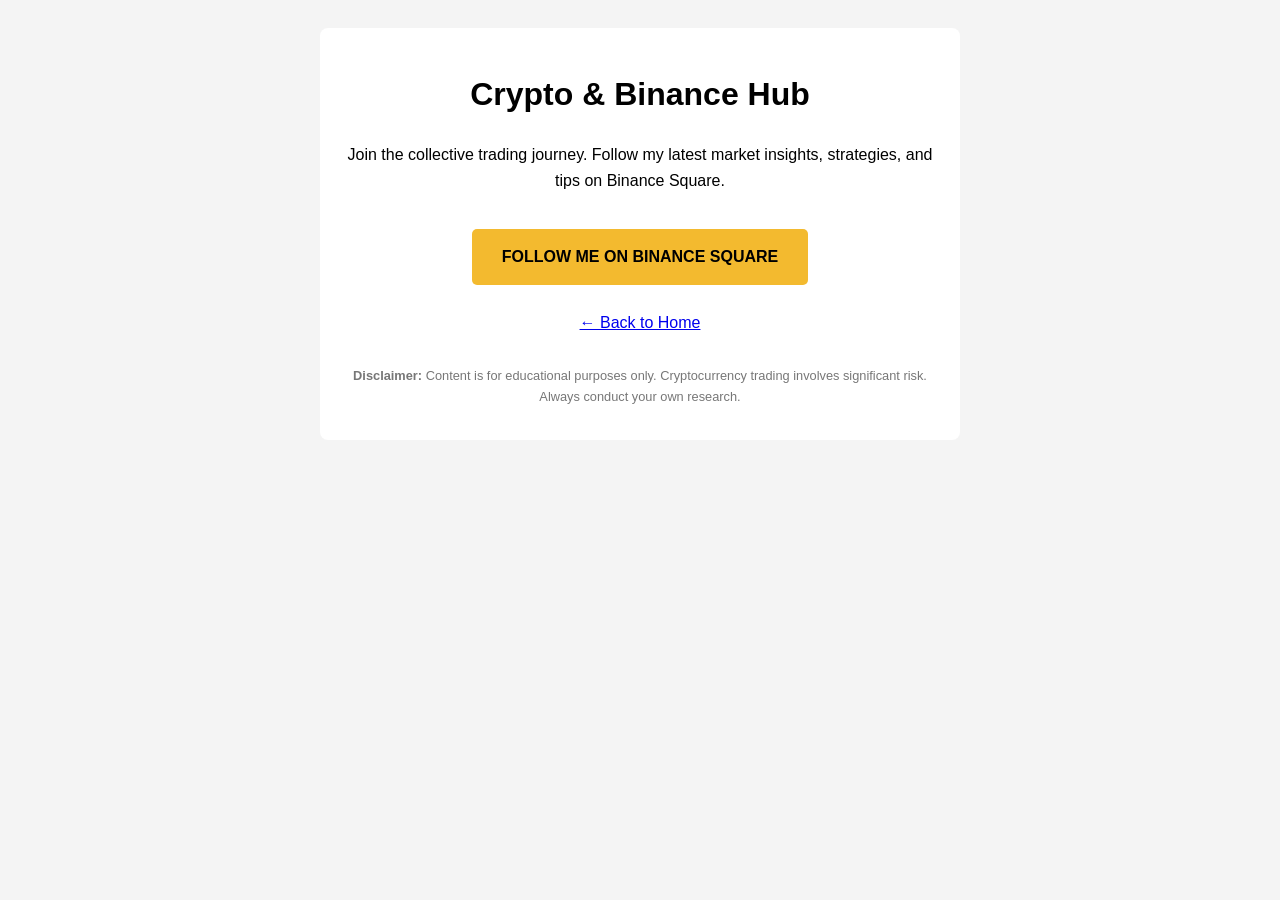
==== binance.html @ c4abf7b0 "Create binance.html" ====
<!DOCTYPE html>
<html lang="en">
<head>
    <meta name="viewport" content="width=device-width, initial-scale=1.0">
    <title>Crypto & Binance | MASTERMIND</title>
    <style>
        body { font-family: sans-serif; line-height: 1.6; padding: 20px; background-color: #f4f4f4; }
        .content { max-width: 600px; margin: auto; background: white; padding: 20px; border-radius: 8px; text-align: center; }
        .btn { background-color: #f3ba2f; color: #000; padding: 15px 30px; text-decoration: none; border-radius: 5px; font-weight: bold; display: inline-block; margin-top: 20px; }
        .footer { margin-top: 30px; font-size: 0.8em; color: #777; }
    </style>
</head>
<body>

    <div class="content">
        <h1>Crypto & Binance Hub</h1>
        <p>Join the collective trading journey. Follow my latest market insights, strategies, and tips on Binance Square.</p>
        
        <a href="https://app.binance.com/uni-qr/cpro/Square-Creator-2da20c6b53b9d?l=en&r=Z6P7NQQE&uc=app_square_share_link&us=copylink" class="btn">
            FOLLOW ME ON BINANCE SQUARE
        </a>
        
        <br><br>
        <a href="index.html">← Back to Home</a>

        <div class="footer">
            <p><strong>Disclaimer:</strong> Content is for educational purposes only. Cryptocurrency trading involves significant risk. Always conduct your own research.</p>
        </div>
    </div>

</body>
</html>
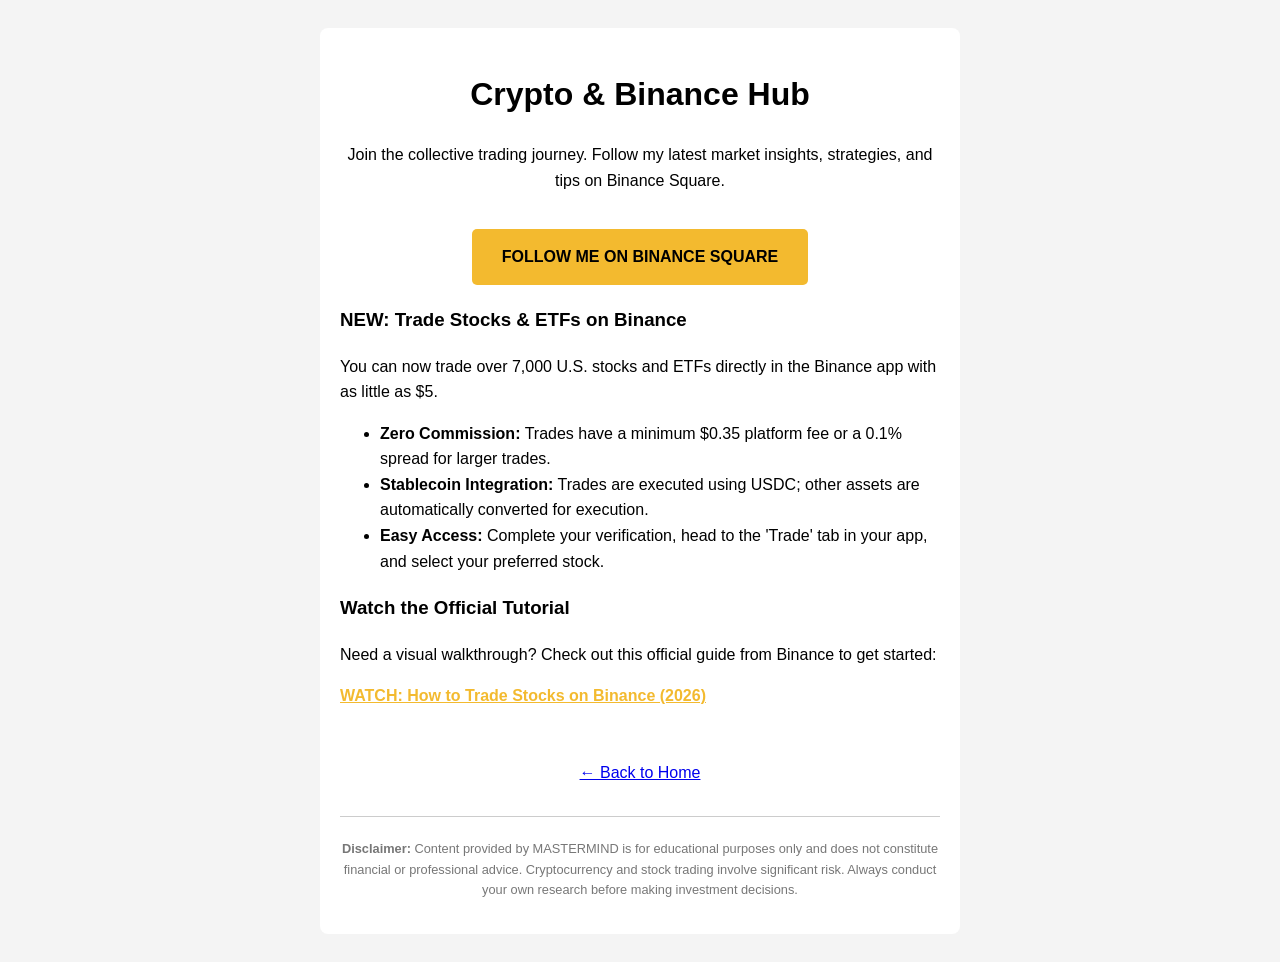
==== commit c68331b3: "Update binance.html" ====
--- a/binance.html
+++ b/binance.html
@@ -7,7 +7,8 @@
         body { font-family: sans-serif; line-height: 1.6; padding: 20px; background-color: #f4f4f4; }
         .content { max-width: 600px; margin: auto; background: white; padding: 20px; border-radius: 8px; text-align: center; }
         .btn { background-color: #f3ba2f; color: #000; padding: 15px 30px; text-decoration: none; border-radius: 5px; font-weight: bold; display: inline-block; margin-top: 20px; }
-        .footer { margin-top: 30px; font-size: 0.8em; color: #777; }
+        .feature-box { text-align: left; margin-top: 20px; }
+        .footer { margin-top: 30px; font-size: 0.8em; color: #777; border-top: 1px solid #ccc; padding-top: 10px; }
     </style>
 </head>
 <body>
@@ -19,12 +20,28 @@
         <a href="https://app.binance.com/uni-qr/cpro/Square-Creator-2da20c6b53b9d?l=en&r=Z6P7NQQE&uc=app_square_share_link&us=copylink" class="btn">
             FOLLOW ME ON BINANCE SQUARE
         </a>
+
+        <div class="feature-box">
+            <h3>NEW: Trade Stocks & ETFs on Binance</h3>
+            <p>You can now trade over 7,000 U.S. stocks and ETFs directly in the Binance app with as little as $5.</p>
+            <ul>
+                <li><strong>Zero Commission:</strong> Trades have a minimum $0.35 platform fee or a 0.1% spread for larger trades.</li>
+                <li><strong>Stablecoin Integration:</strong> Trades are executed using USDC; other assets are automatically converted for execution.</li>
+                <li><strong>Easy Access:</strong> Complete your verification, head to the 'Trade' tab in your app, and select your preferred stock.</li>
+            </ul>
+            
+            <h3>Watch the Official Tutorial</h3>
+            <p>Need a visual walkthrough? Check out this official guide from Binance to get started:</p>
+            <a href="https://www.youtube.com/watch?v=JuGIpSNKqy8" target="_blank" style="color: #f3ba2f; font-weight: bold;">
+                WATCH: How to Trade Stocks on Binance (2026)
+            </a>
+        </div>
         
         <br><br>
         <a href="index.html">← Back to Home</a>
 
         <div class="footer">
-            <p><strong>Disclaimer:</strong> Content is for educational purposes only. Cryptocurrency trading involves significant risk. Always conduct your own research.</p>
+            <p><strong>Disclaimer:</strong> Content provided by MASTERMIND is for educational purposes only and does not constitute financial or professional advice. Cryptocurrency and stock trading involve significant risk. Always conduct your own research before making investment decisions.</p>
         </div>
     </div>
 
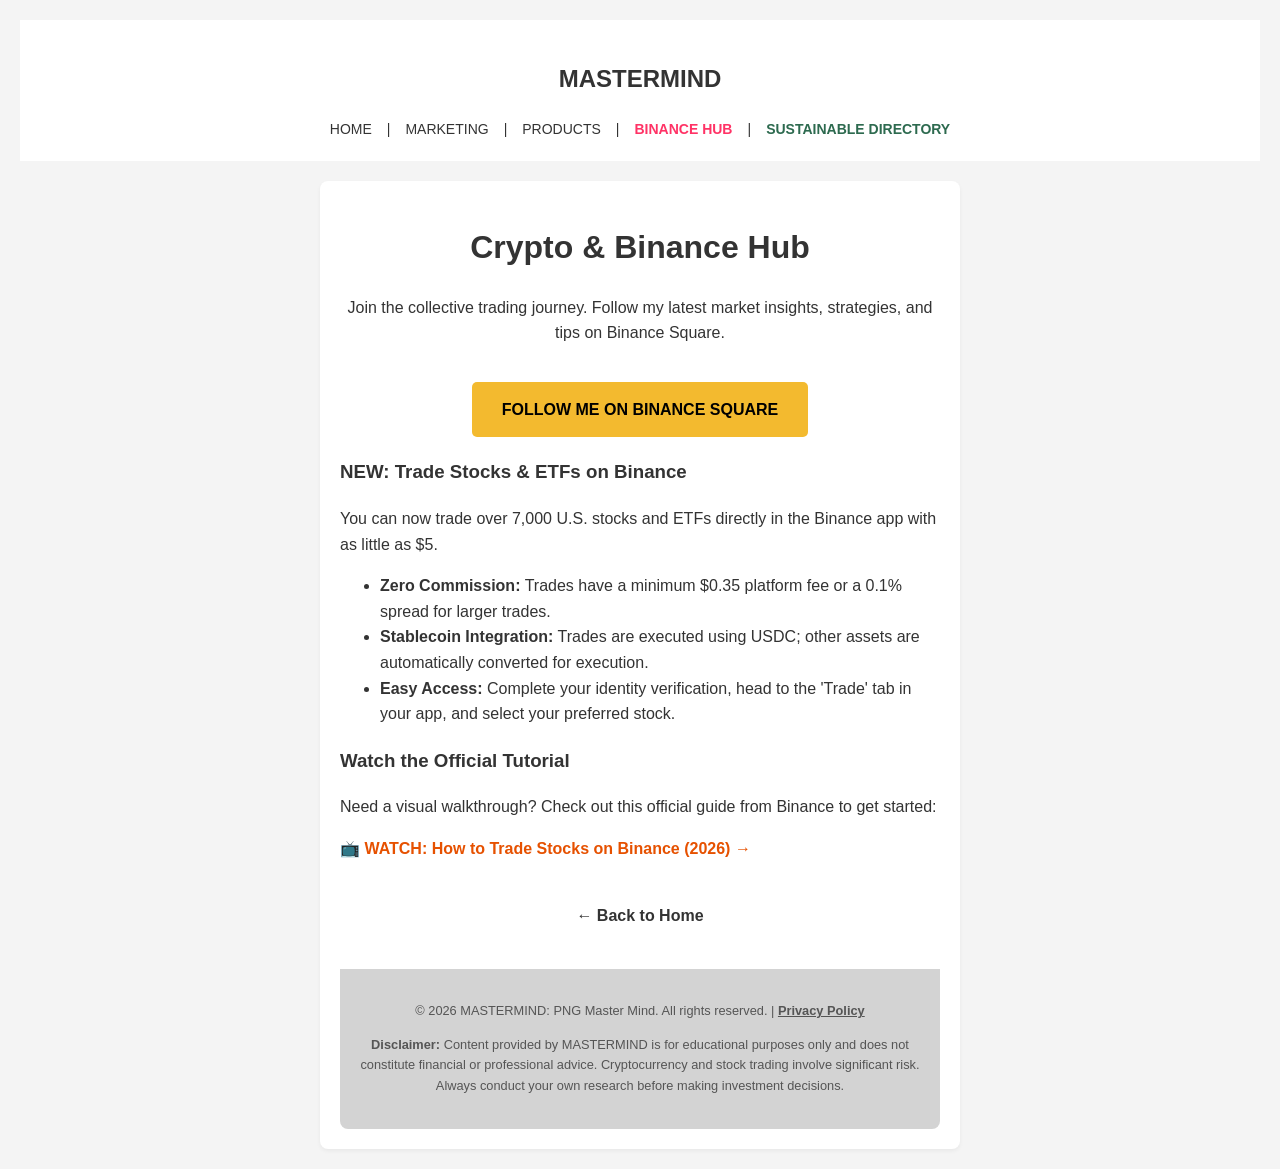
==== commit d9de5c25: "Update binance.html" ====
--- a/binance.html
+++ b/binance.html
@@ -1,20 +1,36 @@
 <!DOCTYPE html>
 <html lang="en">
 <head>
+    <meta charset="UTF-8">
     <meta name="viewport" content="width=device-width, initial-scale=1.0">
     <title>Crypto & Binance | MASTERMIND</title>
     <style>
-        body { font-family: sans-serif; line-height: 1.6; padding: 20px; background-color: #f4f4f4; }
-        .content { max-width: 600px; margin: auto; background: white; padding: 20px; border-radius: 8px; text-align: center; }
-        .btn { background-color: #f3ba2f; color: #000; padding: 15px 30px; text-decoration: none; border-radius: 5px; font-weight: bold; display: inline-block; margin-top: 20px; }
+        body { margin: 0; font-family: sans-serif; line-height: 1.6; padding: 20px; background-color: #f4f4f4; color: #333; }
+        header { padding: 20px 0; text-align: center; background: #fff; margin-bottom: 20px; }
+        nav { display: flex; gap: 15px; justify-content: center; flex-wrap: wrap; margin-top: 10px; font-size: 14px; }
+        a { text-decoration: none; color: inherit; }
+        .content { max-width: 600px; margin: auto; background: white; padding: 20px; border-radius: 8px; text-align: center; box-shadow: 0 2px 4px rgba(0,0,0,0.05); }
+        .btn { background-color: #f3ba2f; color: #000; padding: 15px 30px; border-radius: 5px; font-weight: bold; display: inline-block; margin-top: 20px; }
         .feature-box { text-align: left; margin-top: 20px; }
-        .footer { margin-top: 30px; font-size: 0.8em; color: #777; border-top: 1px solid #ccc; padding-top: 10px; }
+        .footer { background: #d3d3d3; padding: 20px; text-align: center; font-size: 0.8em; color: #555; margin-top: 40px; border-radius: 0 0 8px 8px; }
     </style>
 </head>
 <body>
 
+    <!-- MASTER HEADER ROUTING MATCHING THE HOME PAGE -->
+    <header>
+        <h2>MASTERMIND</h2>
+        <nav>
+            <a href="index.html">HOME</a> | 
+            <a href="marketing.html">MARKETING</a> | 
+            <a href="products.html">PRODUCTS</a> | 
+            <a href="binance.html" style="font-weight: bold; color: #ff3366;">BINANCE HUB</a> |
+            <a href="index.html#directory" style="color: #2d6a4f; font-weight: bold;">SUSTAINABLE DIRECTORY</a>
+        </nav>
+    </header>
+
     <div class="content">
-        <h1>Crypto & Binance Hub</h1>
+        <h1>Crypto &amp; Binance Hub</h1>
         <p>Join the collective trading journey. Follow my latest market insights, strategies, and tips on Binance Square.</p>
         
         <a href="https://app.binance.com/uni-qr/cpro/Square-Creator-2da20c6b53b9d?l=en&r=Z6P7NQQE&uc=app_square_share_link&us=copylink" class="btn">
@@ -22,25 +38,29 @@
         </a>
 
         <div class="feature-box">
-            <h3>NEW: Trade Stocks & ETFs on Binance</h3>
+            <h3>NEW: Trade Stocks &amp; ETFs on Binance</h3>
             <p>You can now trade over 7,000 U.S. stocks and ETFs directly in the Binance app with as little as $5.</p>
             <ul>
                 <li><strong>Zero Commission:</strong> Trades have a minimum $0.35 platform fee or a 0.1% spread for larger trades.</li>
                 <li><strong>Stablecoin Integration:</strong> Trades are executed using USDC; other assets are automatically converted for execution.</li>
-                <li><strong>Easy Access:</strong> Complete your verification, head to the 'Trade' tab in your app, and select your preferred stock.</li>
+                <li><strong>Easy Access:</strong> Complete your identity verification, head to the 'Trade' tab in your app, and select your preferred stock.</li>
             </ul>
             
             <h3>Watch the Official Tutorial</h3>
             <p>Need a visual walkthrough? Check out this official guide from Binance to get started:</p>
-            <a href="https://www.youtube.com/watch?v=JuGIpSNKqy8" target="_blank" style="color: #f3ba2f; font-weight: bold;">
-                WATCH: How to Trade Stocks on Binance (2026)
-            </a>
+            <p>
+                <strong><a href="https://www.youtube.com/watch?v=JuGIpSNKqy8" target="_blank" style="color: #e65100; font-weight: bold;">
+                    📺 WATCH: How to Trade Stocks on Binance (2026) →
+                </a></strong>
+            </p>
         </div>
         
-        <br><br>
-        <a href="index.html">← Back to Home</a>
+        <br>
+        <a href="index.html" style="font-weight: bold; color: #333;">← Back to Home</a>
 
+        <!-- COMPLIANT FOOTER WITH INTEGRATED PRIVACY LINK -->
         <div class="footer">
+            <p>© 2026 MASTERMIND: PNG Master Mind. All rights reserved. | <a href="privacy.html" style="text-decoration: underline; color: #555; font-weight: bold;">Privacy Policy</a></p>
             <p><strong>Disclaimer:</strong> Content provided by MASTERMIND is for educational purposes only and does not constitute financial or professional advice. Cryptocurrency and stock trading involve significant risk. Always conduct your own research before making investment decisions.</p>
         </div>
     </div>
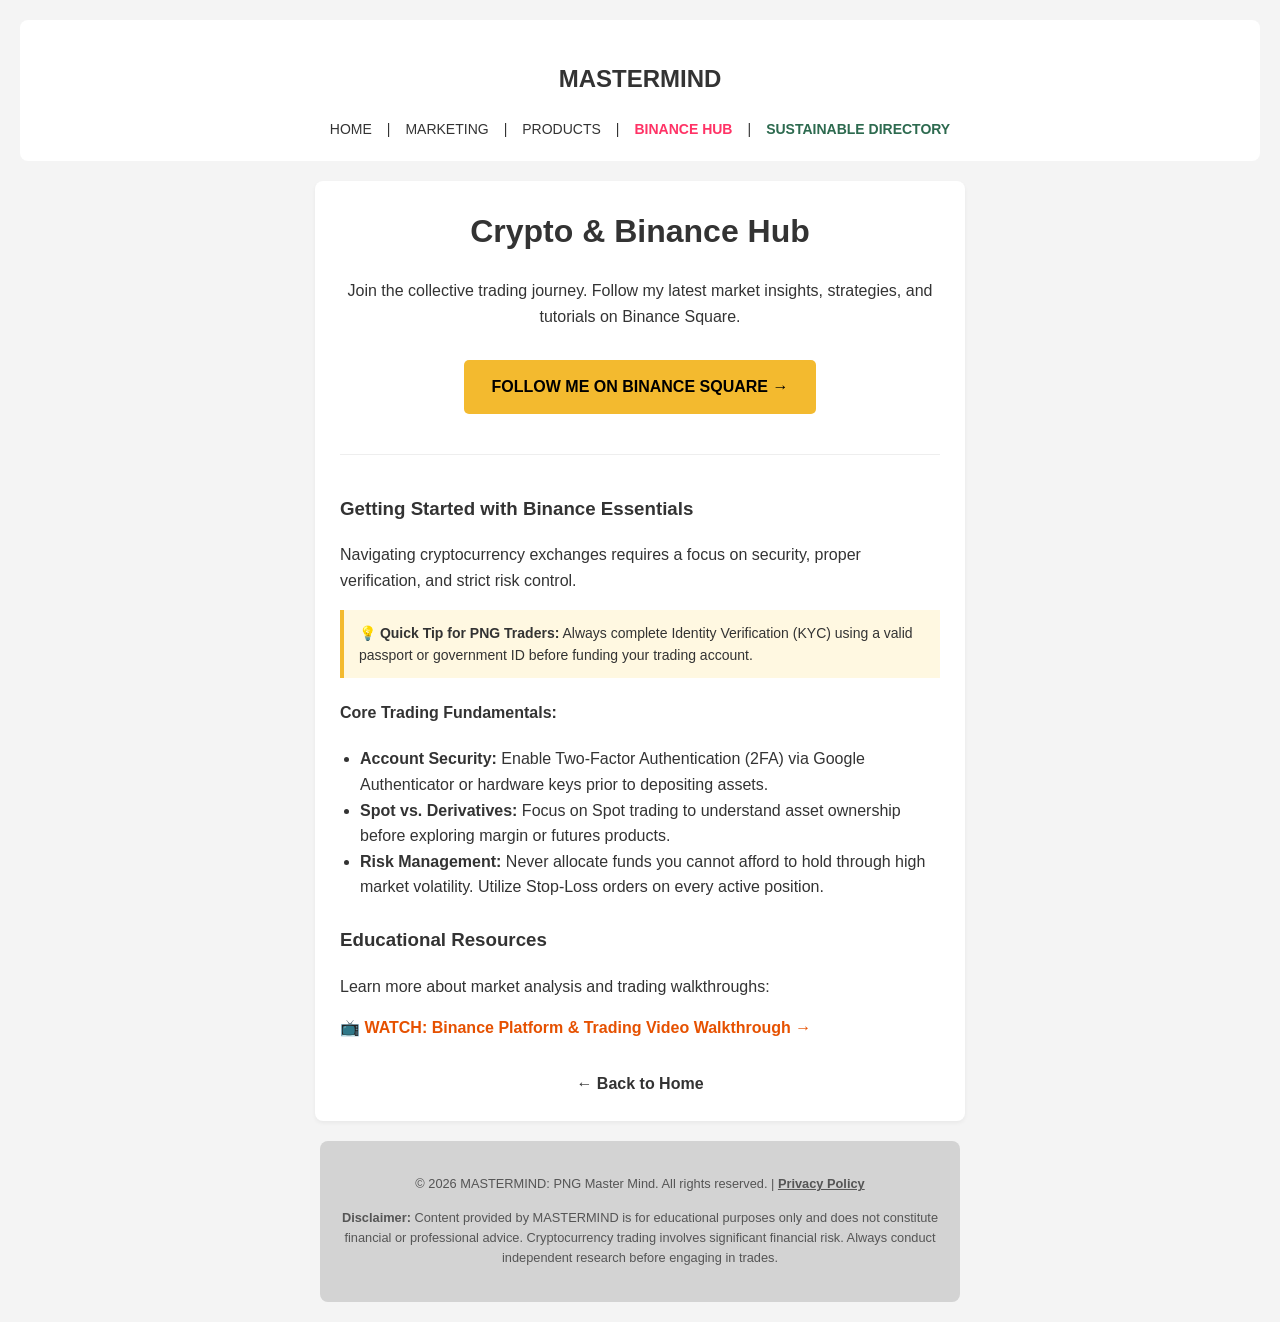
==== commit 44f7654d: "Update binance.html" ====
--- a/binance.html
+++ b/binance.html
@@ -3,16 +3,17 @@
 <head>
     <meta charset="UTF-8">
     <meta name="viewport" content="width=device-width, initial-scale=1.0">
-    <title>Crypto & Binance | MASTERMIND</title>
+    <title>Crypto &amp; Binance Hub | MASTERMIND</title>
     <style>
         body { margin: 0; font-family: sans-serif; line-height: 1.6; padding: 20px; background-color: #f4f4f4; color: #333; }
-        header { padding: 20px 0; text-align: center; background: #fff; margin-bottom: 20px; }
+        header { padding: 20px 0; text-align: center; background: #fff; margin-bottom: 20px; border-radius: 8px; }
         nav { display: flex; gap: 15px; justify-content: center; flex-wrap: wrap; margin-top: 10px; font-size: 14px; }
         a { text-decoration: none; color: inherit; }
-        .content { max-width: 600px; margin: auto; background: white; padding: 20px; border-radius: 8px; text-align: center; box-shadow: 0 2px 4px rgba(0,0,0,0.05); }
-        .btn { background-color: #f3ba2f; color: #000; padding: 15px 30px; border-radius: 5px; font-weight: bold; display: inline-block; margin-top: 20px; }
-        .feature-box { text-align: left; margin-top: 20px; }
-        .footer { background: #d3d3d3; padding: 20px; text-align: center; font-size: 0.8em; color: #555; margin-top: 40px; border-radius: 0 0 8px 8px; }
+        .content { max-width: 600px; margin: auto; background: white; padding: 25px; border-radius: 8px; box-shadow: 0 2px 4px rgba(0,0,0,0.05); }
+        .btn { background-color: #f3ba2f; color: #000; padding: 14px 28px; border-radius: 5px; font-weight: bold; display: inline-block; margin: 15px 0; text-align: center; }
+        .feature-box { text-align: left; margin-top: 25px; border-top: 1px solid #eee; padding-top: 20px; }
+        .notice-box { background: #fff8e1; border-left: 4px solid #f3ba2f; padding: 12px 15px; margin: 15px 0; font-size: 14px; }
+        .footer { background: #d3d3d3; padding: 20px; text-align: center; font-size: 0.8em; color: #555; margin-top: 40px; border-radius: 8px; }
     </style>
 </head>
 <body>
@@ -30,39 +31,48 @@
     </header>
 
     <div class="content">
-        <h1>Crypto &amp; Binance Hub</h1>
-        <p>Join the collective trading journey. Follow my latest market insights, strategies, and tips on Binance Square.</p>
+        <h1 style="text-align: center; margin-top: 0;">Crypto &amp; Binance Hub</h1>
+        <p style="text-align: center;">Join the collective trading journey. Follow my latest market insights, strategies, and tutorials on Binance Square.</p>
         
-        <a href="https://app.binance.com/uni-qr/cpro/Square-Creator-2da20c6b53b9d?l=en&r=Z6P7NQQE&uc=app_square_share_link&us=copylink" class="btn">
-            FOLLOW ME ON BINANCE SQUARE
-        </a>
+        <div style="text-align: center;">
+            <a href="https://app.binance.com/uni-qr/cpro/Square-Creator-2da20c6b53b9d?l=en&amp;r=Z6P7NQQE&amp;uc=app_square_share_link&amp;us=copylink" class="btn" target="_blank">
+                FOLLOW ME ON BINANCE SQUARE →
+            </a>
+        </div>
 
         <div class="feature-box">
-            <h3>NEW: Trade Stocks &amp; ETFs on Binance</h3>
-            <p>You can now trade over 7,000 U.S. stocks and ETFs directly in the Binance app with as little as $5.</p>
-            <ul>
-                <li><strong>Zero Commission:</strong> Trades have a minimum $0.35 platform fee or a 0.1% spread for larger trades.</li>
-                <li><strong>Stablecoin Integration:</strong> Trades are executed using USDC; other assets are automatically converted for execution.</li>
-                <li><strong>Easy Access:</strong> Complete your identity verification, head to the 'Trade' tab in your app, and select your preferred stock.</li>
+            <h3>Getting Started with Binance Essentials</h3>
+            <p>Navigating cryptocurrency exchanges requires a focus on security, proper verification, and strict risk control.</p>
+            
+            <div class="notice-box">
+                <strong>💡 Quick Tip for PNG Traders:</strong> Always complete Identity Verification (KYC) using a valid passport or government ID before funding your trading account.
+            </div>
+
+            <h4>Core Trading Fundamentals:</h4>
+            <ul style="padding-left: 20px;">
+                <li><strong>Account Security:</strong> Enable Two-Factor Authentication (2FA) via Google Authenticator or hardware keys prior to depositing assets.</li>
+                <li><strong>Spot vs. Derivatives:</strong> Focus on Spot trading to understand asset ownership before exploring margin or futures products.</li>
+                <li><strong>Risk Management:</strong> Never allocate funds you cannot afford to hold through high market volatility. Utilize Stop-Loss orders on every active position.</li>
             </ul>
-            
-            <h3>Watch the Official Tutorial</h3>
-            <p>Need a visual walkthrough? Check out this official guide from Binance to get started:</p>
+
+            <h3 style="margin-top: 25px;">Educational Resources</h3>
+            <p>Learn more about market analysis and trading walkthroughs:</p>
             <p>
                 <strong><a href="https://www.youtube.com/watch?v=JuGIpSNKqy8" target="_blank" style="color: #e65100; font-weight: bold;">
-                    📺 WATCH: How to Trade Stocks on Binance (2026) →
+                    📺 WATCH: Binance Platform &amp; Trading Video Walkthrough →
                 </a></strong>
             </p>
         </div>
         
-        <br>
-        <a href="index.html" style="font-weight: bold; color: #333;">← Back to Home</a>
+        <div style="text-align: center; margin-top: 30px;">
+            <a href="index.html" style="font-weight: bold; color: #333;">← Back to Home</a>
+        </div>
+    </div>
 
-        <!-- COMPLIANT FOOTER WITH INTEGRATED PRIVACY LINK -->
-        <div class="footer">
-            <p>© 2026 MASTERMIND: PNG Master Mind. All rights reserved. | <a href="privacy.html" style="text-decoration: underline; color: #555; font-weight: bold;">Privacy Policy</a></p>
-            <p><strong>Disclaimer:</strong> Content provided by MASTERMIND is for educational purposes only and does not constitute financial or professional advice. Cryptocurrency and stock trading involve significant risk. Always conduct your own research before making investment decisions.</p>
-        </div>
+    <!-- COMPLIANT FOOTER OUTSIDE CONTAINER -->
+    <div class="footer" style="max-width: 600px; margin: 20px auto 0 auto;">
+        <p>© 2026 MASTERMIND: PNG Master Mind. All rights reserved. | <a href="privacy.html" style="text-decoration: underline; color: #555; font-weight: bold;">Privacy Policy</a></p>
+        <p><strong>Disclaimer:</strong> Content provided by MASTERMIND is for educational purposes only and does not constitute financial or professional advice. Cryptocurrency trading involves significant financial risk. Always conduct independent research before engaging in trades.</p>
     </div>
 
 </body>
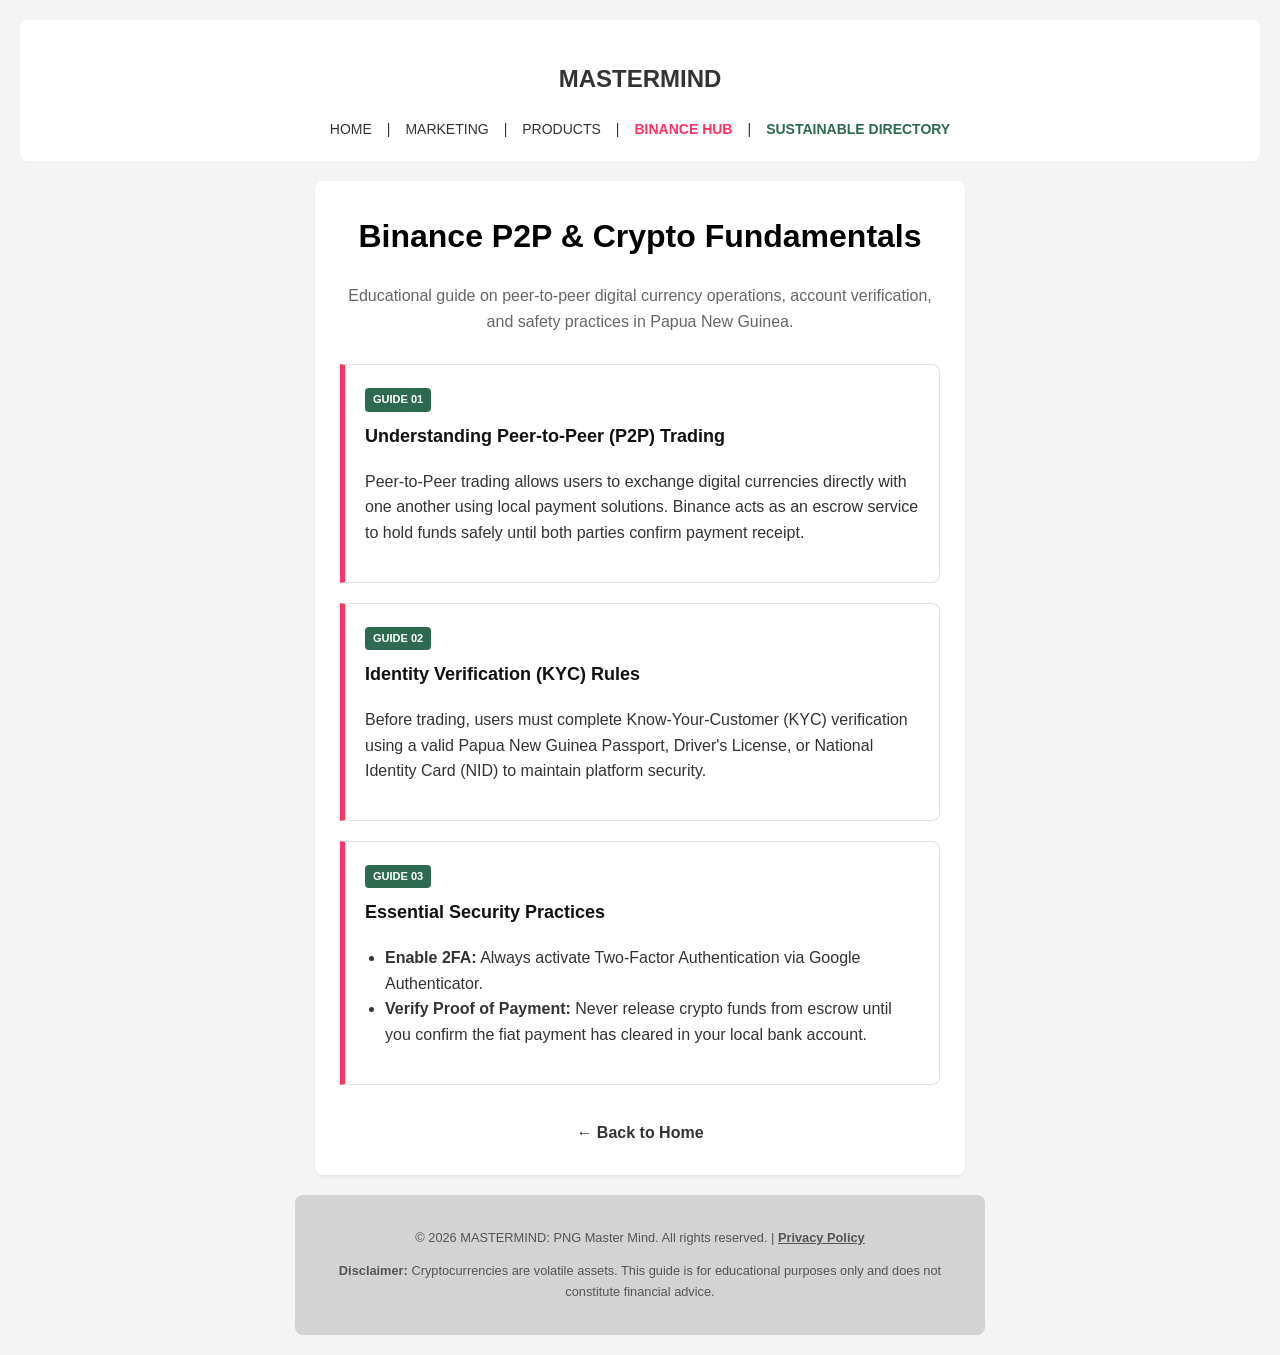
==== commit b17898a7: "Update binance.html" ====
--- a/binance.html
+++ b/binance.html
@@ -3,22 +3,25 @@
 <head>
     <meta charset="UTF-8">
     <meta name="viewport" content="width=device-width, initial-scale=1.0">
-    <title>Crypto &amp; Binance Hub | MASTERMIND</title>
+    <title>Binance P2P &amp; Crypto Fundamentals | MASTERMIND</title>
+    <!-- Google AdSense Code -->
+    <script async src="https://pagead2.googlesyndication.com/pagead/js/adsbygoogle.js?client=ca-pub-9020879564342592"
+         crossorigin="anonymous"></script>
     <style>
         body { margin: 0; font-family: sans-serif; line-height: 1.6; padding: 20px; background-color: #f4f4f4; color: #333; }
         header { padding: 20px 0; text-align: center; background: #fff; margin-bottom: 20px; border-radius: 8px; }
         nav { display: flex; gap: 15px; justify-content: center; flex-wrap: wrap; margin-top: 10px; font-size: 14px; }
         a { text-decoration: none; color: inherit; }
-        .content { max-width: 600px; margin: auto; background: white; padding: 25px; border-radius: 8px; box-shadow: 0 2px 4px rgba(0,0,0,0.05); }
-        .btn { background-color: #f3ba2f; color: #000; padding: 14px 28px; border-radius: 5px; font-weight: bold; display: inline-block; margin: 15px 0; text-align: center; }
-        .feature-box { text-align: left; margin-top: 25px; border-top: 1px solid #eee; padding-top: 20px; }
-        .notice-box { background: #fff8e1; border-left: 4px solid #f3ba2f; padding: 12px 15px; margin: 15px 0; font-size: 14px; }
+        .content { max-width: 650px; margin: auto; background: white; padding: 30px 25px; border-radius: 8px; text-align: left; box-shadow: 0 2px 4px rgba(0,0,0,0.05); box-sizing: border-box; }
+        h1 { text-align: center; margin-top: 0; color: #000; }
+        .info-card { background: #ffffff; border: 1px solid #e0e0e0; border-left: 5px solid #ff3366; padding: 20px; margin: 20px 0; border-radius: 0 8px 8px 0; }
+        .info-card h3 { margin-top: 0; color: #111; font-size: 18px; }
+        .badge { background: #2d6a4f; color: #fff; padding: 3px 8px; font-size: 11px; font-weight: bold; border-radius: 4px; display: inline-block; margin-bottom: 10px; }
         .footer { background: #d3d3d3; padding: 20px; text-align: center; font-size: 0.8em; color: #555; margin-top: 40px; border-radius: 8px; }
     </style>
 </head>
 <body>
 
-    <!-- MASTER HEADER ROUTING MATCHING THE HOME PAGE -->
     <header>
         <h2>MASTERMIND</h2>
         <nav>
@@ -31,48 +34,38 @@
     </header>
 
     <div class="content">
-        <h1 style="text-align: center; margin-top: 0;">Crypto &amp; Binance Hub</h1>
-        <p style="text-align: center;">Join the collective trading journey. Follow my latest market insights, strategies, and tutorials on Binance Square.</p>
-        
-        <div style="text-align: center;">
-            <a href="https://app.binance.com/uni-qr/cpro/Square-Creator-2da20c6b53b9d?l=en&amp;r=Z6P7NQQE&amp;uc=app_square_share_link&amp;us=copylink" class="btn" target="_blank">
-                FOLLOW ME ON BINANCE SQUARE →
-            </a>
+        <h1>Binance P2P &amp; Crypto Fundamentals</h1>
+        <p style="text-align: center; color: #666; margin-bottom: 30px;">Educational guide on peer-to-peer digital currency operations, account verification, and safety practices in Papua New Guinea.</p>
+
+        <div class="info-card">
+            <span class="badge">GUIDE 01</span>
+            <h3>Understanding Peer-to-Peer (P2P) Trading</h3>
+            <p>Peer-to-Peer trading allows users to exchange digital currencies directly with one another using local payment solutions. Binance acts as an escrow service to hold funds safely until both parties confirm payment receipt.</p>
         </div>
 
-        <div class="feature-box">
-            <h3>Getting Started with Binance Essentials</h3>
-            <p>Navigating cryptocurrency exchanges requires a focus on security, proper verification, and strict risk control.</p>
-            
-            <div class="notice-box">
-                <strong>💡 Quick Tip for PNG Traders:</strong> Always complete Identity Verification (KYC) using a valid passport or government ID before funding your trading account.
-            </div>
+        <div class="info-card">
+            <span class="badge">GUIDE 02</span>
+            <h3>Identity Verification (KYC) Rules</h3>
+            <p>Before trading, users must complete Know-Your-Customer (KYC) verification using a valid Papua New Guinea Passport, Driver's License, or National Identity Card (NID) to maintain platform security.</p>
+        </div>
 
-            <h4>Core Trading Fundamentals:</h4>
+        <div class="info-card">
+            <span class="badge">GUIDE 03</span>
+            <h3>Essential Security Practices</h3>
             <ul style="padding-left: 20px;">
-                <li><strong>Account Security:</strong> Enable Two-Factor Authentication (2FA) via Google Authenticator or hardware keys prior to depositing assets.</li>
-                <li><strong>Spot vs. Derivatives:</strong> Focus on Spot trading to understand asset ownership before exploring margin or futures products.</li>
-                <li><strong>Risk Management:</strong> Never allocate funds you cannot afford to hold through high market volatility. Utilize Stop-Loss orders on every active position.</li>
+                <li><strong>Enable 2FA:</strong> Always activate Two-Factor Authentication via Google Authenticator.</li>
+                <li><strong>Verify Proof of Payment:</strong> Never release crypto funds from escrow until you confirm the fiat payment has cleared in your local bank account.</li>
             </ul>
+        </div>
 
-            <h3 style="margin-top: 25px;">Educational Resources</h3>
-            <p>Learn more about market analysis and trading walkthroughs:</p>
-            <p>
-                <strong><a href="https://www.youtube.com/watch?v=JuGIpSNKqy8" target="_blank" style="color: #e65100; font-weight: bold;">
-                    📺 WATCH: Binance Platform &amp; Trading Video Walkthrough →
-                </a></strong>
-            </p>
-        </div>
-        
-        <div style="text-align: center; margin-top: 30px;">
+        <div style="text-align: center; margin-top: 35px;">
             <a href="index.html" style="font-weight: bold; color: #333;">← Back to Home</a>
         </div>
     </div>
 
-    <!-- COMPLIANT FOOTER OUTSIDE CONTAINER -->
-    <div class="footer" style="max-width: 600px; margin: 20px auto 0 auto;">
+    <div class="footer" style="max-width: 650px; margin: 20px auto 0 auto;">
         <p>© 2026 MASTERMIND: PNG Master Mind. All rights reserved. | <a href="privacy.html" style="text-decoration: underline; color: #555; font-weight: bold;">Privacy Policy</a></p>
-        <p><strong>Disclaimer:</strong> Content provided by MASTERMIND is for educational purposes only and does not constitute financial or professional advice. Cryptocurrency trading involves significant financial risk. Always conduct independent research before engaging in trades.</p>
+        <p><strong>Disclaimer:</strong> Cryptocurrencies are volatile assets. This guide is for educational purposes only and does not constitute financial advice.</p>
     </div>
 
 </body>
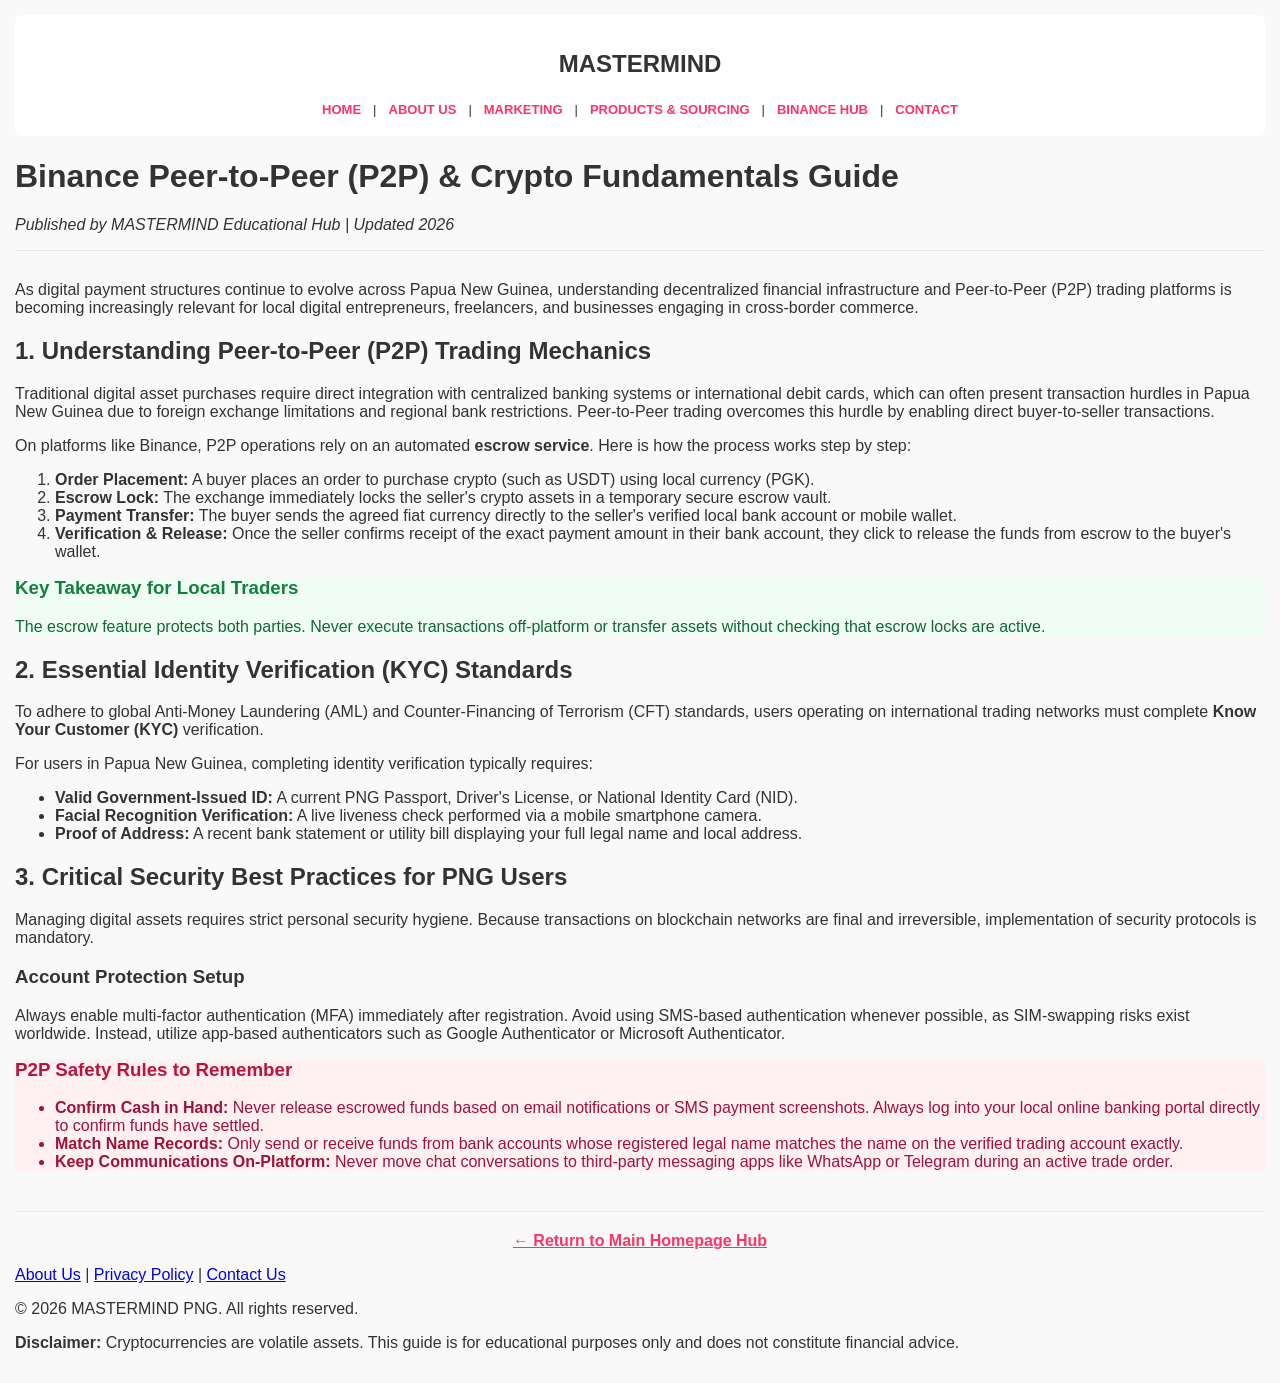
==== commit 5d5e26e8: "Update binance.html" ====
--- a/binance.html
+++ b/binance.html
@@ -3,22 +3,9 @@
 <head>
     <meta charset="UTF-8">
     <meta name="viewport" content="width=device-width, initial-scale=1.0">
-    <title>Binance P2P &amp; Crypto Fundamentals | MASTERMIND</title>
-    <!-- Google AdSense Code -->
-    <script async src="https://pagead2.googlesyndication.com/pagead/js/adsbygoogle.js?client=ca-pub-9020879564342592"
-         crossorigin="anonymous"></script>
-    <style>
-        body { margin: 0; font-family: sans-serif; line-height: 1.6; padding: 20px; background-color: #f4f4f4; color: #333; }
-        header { padding: 20px 0; text-align: center; background: #fff; margin-bottom: 20px; border-radius: 8px; }
-        nav { display: flex; gap: 15px; justify-content: center; flex-wrap: wrap; margin-top: 10px; font-size: 14px; }
-        a { text-decoration: none; color: inherit; }
-        .content { max-width: 650px; margin: auto; background: white; padding: 30px 25px; border-radius: 8px; text-align: left; box-shadow: 0 2px 4px rgba(0,0,0,0.05); box-sizing: border-box; }
-        h1 { text-align: center; margin-top: 0; color: #000; }
-        .info-card { background: #ffffff; border: 1px solid #e0e0e0; border-left: 5px solid #ff3366; padding: 20px; margin: 20px 0; border-radius: 0 8px 8px 0; }
-        .info-card h3 { margin-top: 0; color: #111; font-size: 18px; }
-        .badge { background: #2d6a4f; color: #fff; padding: 3px 8px; font-size: 11px; font-weight: bold; border-radius: 4px; display: inline-block; margin-bottom: 10px; }
-        .footer { background: #d3d3d3; padding: 20px; text-align: center; font-size: 0.8em; color: #555; margin-top: 40px; border-radius: 8px; }
-    </style>
+    <title>Binance P2P &amp; Crypto Fundamentals | MASTERMIND PNG</title>
+    <link rel="stylesheet" href="style.css">
+    <script async src="https://pagead2.googlesyndication.com/pagead/js/adsbygoogle.js?client=ca-pub-9020879564342592" crossorigin="anonymous"></script>
 </head>
 <body>
 
@@ -26,47 +13,76 @@
         <h2>MASTERMIND</h2>
         <nav>
             <a href="index.html">HOME</a> | 
+            <a href="about.html">ABOUT US</a> | 
             <a href="marketing.html">MARKETING</a> | 
-            <a href="products.html">PRODUCTS</a> | 
-            <a href="binance.html" style="font-weight: bold; color: #ff3366;">BINANCE HUB</a> |
-            <a href="index.html#directory" style="color: #2d6a4f; font-weight: bold;">SUSTAINABLE DIRECTORY</a>
+            <a href="products.html">PRODUCTS &amp; SOURCING</a> | 
+            <a href="binance.html" class="active">BINANCE HUB</a> |
+            <a href="contact.html">CONTACT</a>
         </nav>
     </header>
 
-    <div class="content">
-        <h1>Binance P2P &amp; Crypto Fundamentals</h1>
-        <p style="text-align: center; color: #666; margin-bottom: 30px;">Educational guide on peer-to-peer digital currency operations, account verification, and safety practices in Papua New Guinea.</p>
+    <main class="content">
+        <h1>Binance Peer-to-Peer (P2P) &amp; Crypto Fundamentals Guide</h1>
+        <p><em>Published by MASTERMIND Educational Hub | Updated 2026</em></p>
+        <hr style="border: 0; border-top: 1px solid #e5e7eb; margin-bottom: 30px;">
 
-        <div class="info-card">
-            <span class="badge">GUIDE 01</span>
-            <h3>Understanding Peer-to-Peer (P2P) Trading</h3>
-            <p>Peer-to-Peer trading allows users to exchange digital currencies directly with one another using local payment solutions. Binance acts as an escrow service to hold funds safely until both parties confirm payment receipt.</p>
+        <p>As digital payment structures continue to evolve across Papua New Guinea, understanding decentralized financial infrastructure and Peer-to-Peer (P2P) trading platforms is becoming increasingly relevant for local digital entrepreneurs, freelancers, and businesses engaging in cross-border commerce.</p>
+
+        <h2>1. Understanding Peer-to-Peer (P2P) Trading Mechanics</h2>
+        <p>Traditional digital asset purchases require direct integration with centralized banking systems or international debit cards, which can often present transaction hurdles in Papua New Guinea due to foreign exchange limitations and regional bank restrictions. Peer-to-Peer trading overcomes this hurdle by enabling direct buyer-to-seller transactions.</p>
+        
+        <p>On platforms like Binance, P2P operations rely on an automated <strong>escrow service</strong>. Here is how the process works step by step:</p>
+        <ol>
+            <li><strong>Order Placement:</strong> A buyer places an order to purchase crypto (such as USDT) using local currency (PGK).</li>
+            <li><strong>Escrow Lock:</strong> The exchange immediately locks the seller's crypto assets in a temporary secure escrow vault.</li>
+            <li><strong>Payment Transfer:</strong> The buyer sends the agreed fiat currency directly to the seller's verified local bank account or mobile wallet.</li>
+            <li><strong>Verification & Release:</strong> Once the seller confirms receipt of the exact payment amount in their bank account, they click to release the funds from escrow to the buyer's wallet.</li>
+        </ol>
+
+        <div class="cta-box" style="text-align: left; background: #f0fdf4; border-color: #bbf7d0;">
+            <h3 style="margin-top:0; color: #15803d;">Key Takeaway for Local Traders</h3>
+            <p style="margin-bottom:0; color: #166534;">The escrow feature protects both parties. Never execute transactions off-platform or transfer assets without checking that escrow locks are active.</p>
         </div>
 
-        <div class="info-card">
-            <span class="badge">GUIDE 02</span>
-            <h3>Identity Verification (KYC) Rules</h3>
-            <p>Before trading, users must complete Know-Your-Customer (KYC) verification using a valid Papua New Guinea Passport, Driver's License, or National Identity Card (NID) to maintain platform security.</p>
-        </div>
+        <h2>2. Essential Identity Verification (KYC) Standards</h2>
+        <p>To adhere to global Anti-Money Laundering (AML) and Counter-Financing of Terrorism (CFT) standards, users operating on international trading networks must complete <strong>Know Your Customer (KYC)</strong> verification.</p>
+        
+        <p>For users in Papua New Guinea, completing identity verification typically requires:</p>
+        <ul>
+            <li><strong>Valid Government-Issued ID:</strong> A current PNG Passport, Driver's License, or National Identity Card (NID).</li>
+            <li><strong>Facial Recognition Verification:</strong> A live liveness check performed via a mobile smartphone camera.</li>
+            <li><strong>Proof of Address:</strong> A recent bank statement or utility bill displaying your full legal name and local address.</li>
+        </ul>
 
-        <div class="info-card">
-            <span class="badge">GUIDE 03</span>
-            <h3>Essential Security Practices</h3>
-            <ul style="padding-left: 20px;">
-                <li><strong>Enable 2FA:</strong> Always activate Two-Factor Authentication via Google Authenticator.</li>
-                <li><strong>Verify Proof of Payment:</strong> Never release crypto funds from escrow until you confirm the fiat payment has cleared in your local bank account.</li>
+        <h2>3. Critical Security Best Practices for PNG Users</h2>
+        <p>Managing digital assets requires strict personal security hygiene. Because transactions on blockchain networks are final and irreversible, implementation of security protocols is mandatory.</p>
+
+        <h3>Account Protection Setup</h3>
+        <p>Always enable multi-factor authentication (MFA) immediately after registration. Avoid using SMS-based authentication whenever possible, as SIM-swapping risks exist worldwide. Instead, utilize app-based authenticators such as Google Authenticator or Microsoft Authenticator.</p>
+
+        <div class="cta-box" style="text-align: left; background: #fff1f2; border-color: #fecdd3;">
+            <h3 style="margin-top:0; color: #be123c;">P2P Safety Rules to Remember</h3>
+            <ul style="color: #9f1239; margin-bottom: 0;">
+                <li><strong>Confirm Cash in Hand:</strong> Never release escrowed funds based on email notifications or SMS payment screenshots. Always log into your local online banking portal directly to confirm funds have settled.</li>
+                <li><strong>Match Name Records:</strong> Only send or receive funds from bank accounts whose registered legal name matches the name on the verified trading account exactly.</li>
+                <li><strong>Keep Communications On-Platform:</strong> Never move chat conversations to third-party messaging apps like WhatsApp or Telegram during an active trade order.</li>
             </ul>
         </div>
 
-        <div style="text-align: center; margin-top: 35px;">
-            <a href="index.html" style="font-weight: bold; color: #333;">← Back to Home</a>
+        <div style="text-align: center; margin-top: 40px; border-top: 1px solid #e5e7eb; padding-top: 20px;">
+            <a href="index.html" style="font-weight: bold; color: #ff3366; text-decoration: underline;">← Return to Main Homepage Hub</a>
         </div>
-    </div>
+    </main>
 
-    <div class="footer" style="max-width: 650px; margin: 20px auto 0 auto;">
-        <p>© 2026 MASTERMIND: PNG Master Mind. All rights reserved. | <a href="privacy.html" style="text-decoration: underline; color: #555; font-weight: bold;">Privacy Policy</a></p>
+    <footer class="footer">
+        <p>
+            <a href="about.html">About Us</a> | 
+            <a href="privacy.html">Privacy Policy</a> | 
+            <a href="contact.html">Contact Us</a>
+        </p>
+        <p>© 2026 MASTERMIND PNG. All rights reserved.</p>
         <p><strong>Disclaimer:</strong> Cryptocurrencies are volatile assets. This guide is for educational purposes only and does not constitute financial advice.</p>
-    </div>
+    </footer>
 
 </body>
 </html>
--- a/style.css
+++ b/style.css
@@ -0,0 +1,176 @@
+/* Base Styles */
+body {
+  font-family: Arial, sans-serif;
+  margin: 0;
+  padding: 15px;
+  background-color: #f9f9f9;
+  color: #333;
+}
+
+/* Header & Clean Navigation */
+header {
+  padding: 15px 10px;
+  text-align: center;
+  background: #ffffff;
+  margin-bottom: 20px;
+  border-radius: 8px;
+}
+
+nav {
+  display: flex;
+  gap: 8px 12px;
+  justify-content: center;
+  align-items: center;
+  flex-wrap: wrap;
+  margin-top: 10px;
+  font-size: 13px;
+  line-height: 1.8;
+}
+
+nav a {
+  text-decoration: none;
+  color: #ff3366;
+  white-space: nowrap;
+  font-weight: bold;
+}
+
+/* Hero Section with profile.jpg Background */
+.hero-section {
+  position: relative;
+  background-image: linear-gradient(rgba(0, 0, 0, 0.5), rgba(0, 0, 0, 0.5)), url('profile.jpg'); 
+  background-size: cover;
+  background-position: center;
+  background-repeat: no-repeat;
+  padding: 50px 20px;
+  border-radius: 8px;
+  margin-bottom: 30px;
+  overflow: hidden;
+}
+
+.hero-content {
+  position: relative;
+  z-index: 2;
+  color: #ffffff;
+  text-align: center;
+}
+
+.hero-content h1 {
+  font-size: 28px;
+  margin-bottom: 10px;
+  font-weight: bold;
+}
+
+.hero-content p {
+  font-size: 15px;
+  margin-bottom: 20px;
+  line-height: 1.5;
+}
+
+/* Red Call-to-Action & WhatsApp Buttons */
+.cta-button,
+.btn-whatsapp {
+  display: inline-block;
+  padding: 12px 24px;
+  background-color: #ff0000;
+  color: #ffffff;
+  text-decoration: none;
+  border-radius: 5px;
+  margin-top: 10px;
+  font-weight: bold;
+  font-size: 16px;
+  transition: background-color 0.2s ease, transform 0.1s ease;
+}
+
+.cta-button:hover,
+.btn-whatsapp:hover {
+  background-color: #cc0000;
+}
+
+.cta-button:active,
+.btn-whatsapp:active {
+  transform: scale(0.98);
+  opacity: 0.9;
+}
+
+/* Code & Formula Boxes (Product Sourcing / Guides) */
+pre, code {
+  background-color: #f4f6f8;
+  border-left: 4px solid #00a86b;
+  color: #222;
+  font-family: 'Courier New', Courier, monospace;
+  padding: 12px 15px;
+  border-radius: 4px;
+  overflow-x: auto;
+  font-size: 13px;
+  line-height: 1.5;
+  display: block;
+  margin: 15px 0;
+}
+
+/* Mobile Responsiveness */
+@media (max-width: 480px) {
+  nav {
+    gap: 4px 8px;
+    font-size: 11px;
+  }
+}
+/* Hero Section with profile.jpg Background */
+.hero-section {
+  position: relative;
+  background-image: linear-gradient(rgba(0, 0, 0, 0.5), rgba(0, 0, 0, 0.5)), url('profile.jpg'); 
+  background-size: cover;
+  background-position: center;
+  background-repeat: no-repeat;
+  padding: 50px 20px;
+  border-radius: 8px;
+  margin-bottom: 30px;
+  overflow: hidden;
+}
+
+.hero-content {
+  position: relative;
+  z-index: 2;
+  color: #ffffff;
+  text-align: center;
+}
+
+.hero-content h1 {
+  font-size: 28px;
+  margin-bottom: 10px;
+  font-weight: bold;
+}
+
+.hero-content p {
+  font-size: 15px;
+  margin-bottom: 20px;
+  line-height: 1.5;
+}
+
+/* Red Call-to-Action Button */
+.cta-button {
+  display: inline-block;
+  padding: 12px 24px;
+  background-color: #ff0000;
+  color: #ffffff;
+  text-decoration: none;
+  border-radius: 5px;
+  margin-top: 10px;
+  font-weight: bold;
+  font-size: 16px;
+  transition: background-color 0.2s ease;
+}
+
+.cta-button:hover {
+  background-color: #cc0000;
+}
+@media (max-width: 480px) {
+  nav {
+    gap: 4px 8px;
+    font-size: 11px;
+  }
+}
+.cta-button:active,
+.btn-whatsapp:active {
+  transform: scale(0.98);
+  opacity: 0.9;
+}
